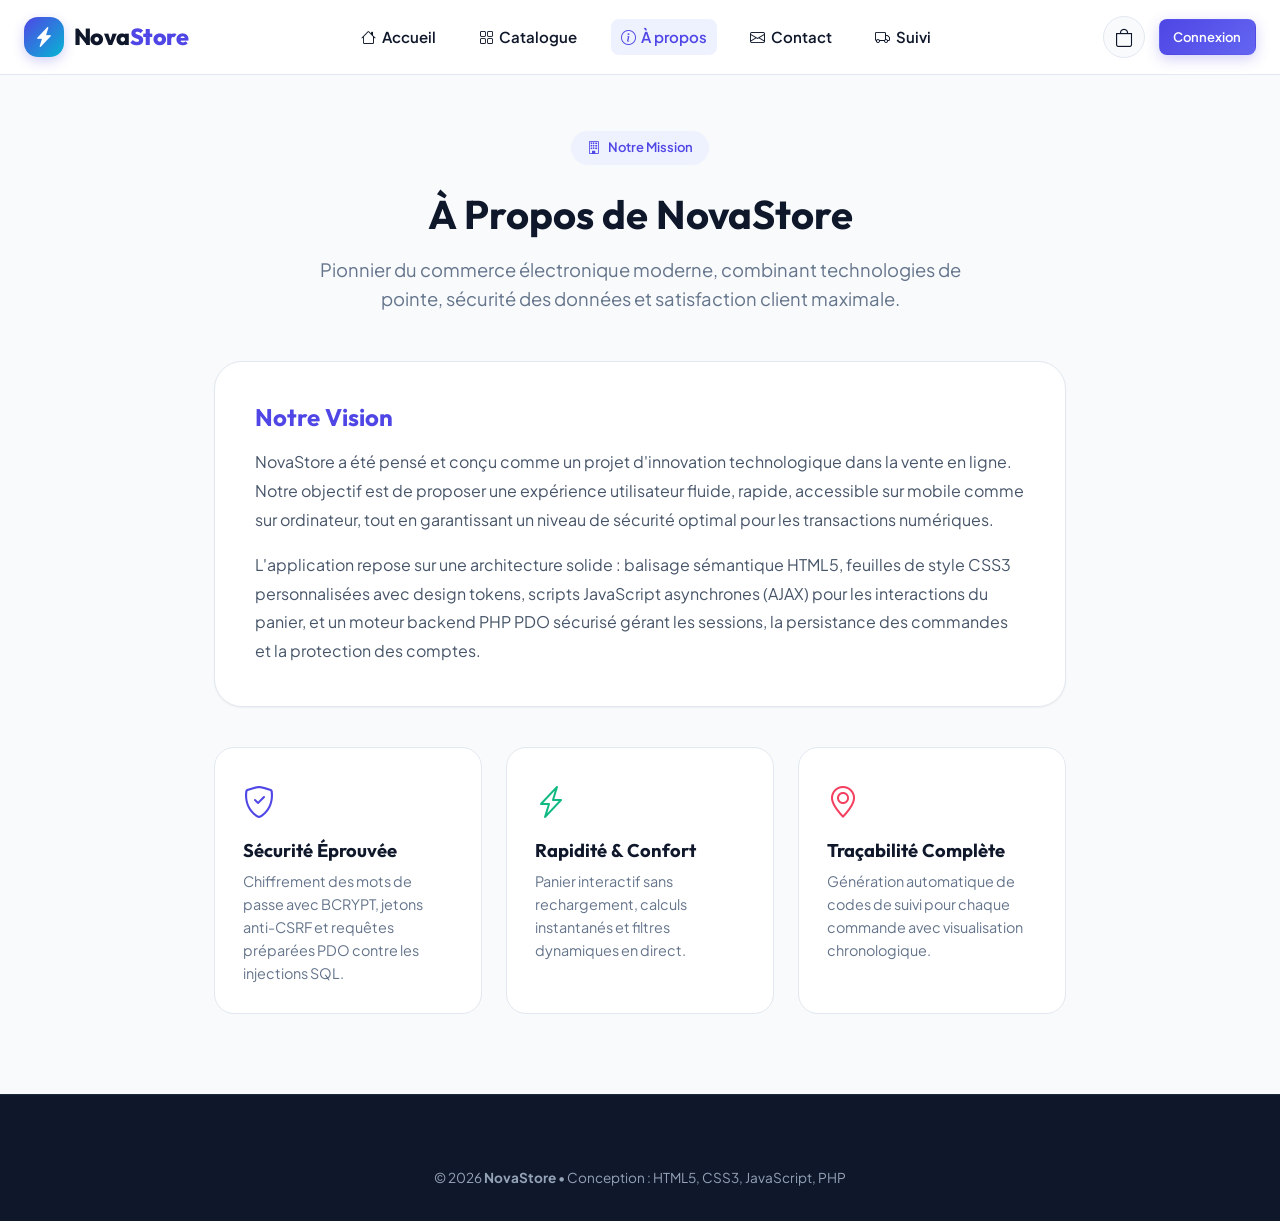
==== about.html @ 60ac83ca "update" ====
<!DOCTYPE html>
<html lang="fr">
<head>
    <meta charset="UTF-8">
    <meta name="viewport" content="width=device-width, initial-scale=1.0">
    <title>À Propos - NovaStore E-Commerce</title>
    <meta name="description" content="Découvrez l'histoire, la vision et les engagements de NovaStore.">
    <link href="https://fonts.googleapis.com/css2?family=Outfit:wght@500;600;700;800&family=Plus+Jakarta+Sans:wght@300;400;500;600;700;800&display=swap" rel="stylesheet">
    <link rel="stylesheet" href="https://cdn.jsdelivr.net/npm/bootstrap-icons@1.11.3/font/bootstrap-icons.min.css">
    <link rel="stylesheet" href="assets/css/style.css">
</head>
<body>

    <header class="site-header">
        <div class="container">
            <div class="navbar">
                <a href="index.html" class="brand-logo">
                    <div class="logo-icon"><i class="bi bi-lightning-charge-fill"></i></div>
                    <span>Nova<span>Store</span></span>
                </a>
                <nav>
                    <ul class="nav-links">
                        <li><a href="index.html"><i class="bi bi-house"></i> Accueil</a></li>
                        <li><a href="products.php"><i class="bi bi-grid"></i> Catalogue</a></li>
                        <li><a href="about.html" class="active"><i class="bi bi-info-circle"></i> À propos</a></li>
                        <li><a href="contact.html"><i class="bi bi-envelope"></i> Contact</a></li>
                        <li><a href="track.php"><i class="bi bi-truck"></i> Suivi</a></li>
                    </ul>
                </nav>
                <div class="header-actions">
                    <a href="cart.php" class="action-btn"><i class="bi bi-bag"></i></a>
                    <a href="login.php" class="btn btn-primary btn-sm">Connexion</a>
                </div>
            </div>
        </div>
    </header>

    <main class="container" style="margin: 3.5rem auto 5rem; max-width: 900px;">
        <div style="text-align: center; margin-bottom: 3rem;">
            <div class="hero-badge" style="background: var(--primary-light); color: var(--primary); border: none;">
                <i class="bi bi-building"></i> Notre Mission
            </div>
            <h1 style="font-size: 2.5rem; margin-bottom: 1rem;">À Propos de NovaStore</h1>
            <p style="color: var(--dark-muted); font-size: 1.15rem; max-width: 650px; margin: 0 auto;">
                Pionnier du commerce électronique moderne, combinant technologies de pointe, sécurité des données et satisfaction client maximale.
            </p>
        </div>

        <section style="background: white; border: 1px solid var(--light-border); border-radius: var(--radius-xl); padding: 2.5rem; margin-bottom: 2.5rem; box-shadow: var(--shadow-sm);">
            <h2 style="font-size: 1.5rem; margin-bottom: 1rem; color: var(--primary);">Notre Vision</h2>
            <p style="line-height: 1.8; color: #475569; margin-bottom: 1rem;">
                NovaStore a été pensé et conçu comme un projet d'innovation technologique dans la vente en ligne. Notre objectif est de proposer une expérience utilisateur fluide, rapide, accessible sur mobile comme sur ordinateur, tout en garantissant un niveau de sécurité optimal pour les transactions numériques.
            </p>
            <p style="line-height: 1.8; color: #475569;">
                L'application repose sur une architecture solide : balisage sémantique HTML5, feuilles de style CSS3 personnalisées avec design tokens, scripts JavaScript asynchrones (AJAX) pour les interactions du panier, et un moteur backend PHP PDO sécurisé gérant les sessions, la persistance des commandes et la protection des comptes.
            </p>
        </section>

        <section style="display: grid; grid-template-columns: repeat(auto-fit, minmax(250px, 1fr)); gap: 1.5rem;">
            <div style="background: white; border: 1px solid var(--light-border); border-radius: var(--radius-lg); padding: 1.75rem;">
                <div style="font-size: 2rem; color: var(--primary); margin-bottom: 0.75rem;"><i class="bi bi-shield-check"></i></div>
                <h3 style="font-size: 1.15rem; margin-bottom: 0.5rem;">Sécurité Éprouvée</h3>
                <p style="font-size: 0.9rem; color: var(--dark-muted); line-height: 1.6;">Chiffrement des mots de passe avec BCRYPT, jetons anti-CSRF et requêtes préparées PDO contre les injections SQL.</p>
            </div>
            <div style="background: white; border: 1px solid var(--light-border); border-radius: var(--radius-lg); padding: 1.75rem;">
                <div style="font-size: 2rem; color: var(--success); margin-bottom: 0.75rem;"><i class="bi bi-lightning-charge"></i></div>
                <h3 style="font-size: 1.15rem; margin-bottom: 0.5rem;">Rapidité & Confort</h3>
                <p style="font-size: 0.9rem; color: var(--dark-muted); line-height: 1.6;">Panier interactif sans rechargement, calculs instantanés et filtres dynamiques en direct.</p>
            </div>
            <div style="background: white; border: 1px solid var(--light-border); border-radius: var(--radius-lg); padding: 1.75rem;">
                <div style="font-size: 2rem; color: var(--accent); margin-bottom: 0.75rem;"><i class="bi bi-geo-alt"></i></div>
                <h3 style="font-size: 1.15rem; margin-bottom: 0.5rem;">Traçabilité Complète</h3>
                <p style="font-size: 0.9rem; color: var(--dark-muted); line-height: 1.6;">Génération automatique de codes de suivi pour chaque commande avec visualisation chronologique.</p>
            </div>
        </section>
    </main>

    <footer class="site-footer">
        <div class="container" style="text-align: center; font-size: 0.85rem;">
            &copy; 2026 <strong>NovaStore</strong> &bull; Conception : HTML5, CSS3, JavaScript, PHP
        </div>
    </footer>

</body>
</html>
---- assets/css/style.css ----
/* ========================================================
   DESIGN SYSTEM - E-COMMERCE MODERNE HAUTE PRÉCISION
   Typography: 'Plus Jakarta Sans', sans-serif
   Icons: Bootstrap Icons (bi)
   ======================================================== */

@import url('https://fonts.googleapis.com/css2?family=Plus+Jakarta+Sans:wght@300;400;500;600;700;800&family=Outfit:wght@500;600;700;800&display=swap');

:root {
  /* Palette de couleurs */
  --primary: #4f46e5;
  --primary-hover: #4338ca;
  --primary-light: #eef2ff;
  --primary-glow: rgba(79, 70, 229, 0.25);
  
  --secondary: #06b6d4;
  --secondary-hover: #0891b2;
  --accent: #f43f5e;
  
  --dark: #0f172a;
  --dark-surface: #1e293b;
  --dark-muted: #64748b;
  
  --light: #f8fafc;
  --light-surface: #ffffff;
  --light-border: #e2e8f0;
  --light-muted: #94a3b8;
  
  --success: #10b981;
  --warning: #f59e0b;
  --danger: #ef4444;
  --info: #3b82f6;

  /* Typographie */
  --font-main: 'Plus Jakarta Sans', system-ui, -apple-system, sans-serif;
  --font-heading: 'Outfit', 'Plus Jakarta Sans', sans-serif;

  /* Rayons & Ombres */
  --radius-sm: 8px;
  --radius-md: 14px;
  --radius-lg: 20px;
  --radius-xl: 28px;
  --radius-full: 9999px;

  --shadow-sm: 0 1px 2px 0 rgba(0, 0, 0, 0.05);
  --shadow-md: 0 4px 6px -1px rgba(0, 0, 0, 0.07), 0 2px 4px -2px rgba(0, 0, 0, 0.05);
  --shadow-lg: 0 10px 15px -3px rgba(0, 0, 0, 0.08), 0 4px 6px -4px rgba(0, 0, 0, 0.03);
  --shadow-xl: 0 20px 25px -5px rgba(0, 0, 0, 0.1), 0 8px 10px -6px rgba(0, 0, 0, 0.04);
  --shadow-glow: 0 0 25px var(--primary-glow);

  --transition-fast: 150ms cubic-bezier(0.4, 0, 0.2, 1);
  --transition-normal: 250ms cubic-bezier(0.4, 0, 0.2, 1);
  --transition-bounce: 350ms cubic-bezier(0.34, 1.56, 0.64, 1);
}

/* Réinitialisation & Base */
*, *::before, *::after {
  box-sizing: border-box;
  margin: 0;
  padding: 0;
}

html {
  font-size: 16px;
  scroll-behavior: smooth;
}

body {
  font-family: var(--font-main);
  background-color: var(--light);
  color: var(--dark);
  line-height: 1.6;
  min-height: 100vh;
  display: flex;
  flex-direction: column;
  -webkit-font-smoothing: antialiased;
  -moz-osx-font-smoothing: grayscale;
}

h1, h2, h3, h4, h5, h6 {
  font-family: var(--font-heading);
  font-weight: 700;
  color: var(--dark);
  line-height: 1.25;
}

a {
  color: var(--primary);
  text-decoration: none;
  transition: color var(--transition-fast);
}
a:hover {
  color: var(--primary-hover);
}

img {
  max-width: 100%;
  height: auto;
  display: block;
}

/* Conteneur principal */
.container {
  width: 100%;
  max-width: 1280px;
  margin-left: auto;
  margin-right: auto;
  padding-left: 1.5rem;
  padding-right: 1.5rem;
}

.container-narrow {
  max-width: 800px;
  margin-left: auto;
  margin-right: auto;
}

/* ========================================================
   NAVIGATION & HEADER (GLASSMORPHISM)
   ======================================================== */
.site-header {
  position: sticky;
  top: 0;
  z-index: 1000;
  background: rgba(255, 255, 255, 0.92);
  backdrop-filter: blur(16px);
  -webkit-backdrop-filter: blur(16px);
  border-bottom: 1px solid var(--light-border);
  transition: all var(--transition-normal);
}

.top-bar {
  background: linear-gradient(90deg, #1e1b4b, #312e81);
  color: #e0e7ff;
  font-size: 0.8125rem;
  padding: 0.4rem 0;
  text-align: center;
  font-weight: 500;
}
.top-bar .container {
  display: flex;
  justify-content: space-between;
  align-items: center;
}
.top-bar-links a {
  color: #c7d2fe;
  margin-left: 1rem;
}
.top-bar-links a:hover {
  color: #ffffff;
}

.navbar {
  display: flex;
  align-items: center;
  justify-content: space-between;
  padding: 1rem 0;
  gap: 1.5rem;
}

.brand-logo {
  display: flex;
  align-items: center;
  gap: 0.6rem;
  font-family: var(--font-heading);
  font-size: 1.45rem;
  font-weight: 800;
  color: var(--dark);
  letter-spacing: -0.02em;
}
.brand-logo .logo-icon {
  width: 40px;
  height: 40px;
  background: linear-gradient(135deg, var(--primary), var(--secondary));
  color: white;
  border-radius: var(--radius-md);
  display: flex;
  align-items: center;
  justify-content: center;
  font-size: 1.25rem;
  box-shadow: 0 4px 12px var(--primary-glow);
}
.brand-logo span span {
  color: var(--primary);
}

/* Barre de recherche centrale */
.header-search {
  flex: 1;
  max-width: 480px;
  position: relative;
}
.header-search input {
  width: 100%;
  padding: 0.7rem 1rem 0.7rem 2.8rem;
  border-radius: var(--radius-full);
  border: 1px solid var(--light-border);
  background-color: var(--light);
  font-size: 0.9rem;
  font-family: var(--font-main);
  transition: all var(--transition-fast);
}
.header-search input:focus {
  outline: none;
  border-color: var(--primary);
  background-color: white;
  box-shadow: 0 0 0 4px var(--primary-light);
}
.header-search .search-icon {
  position: absolute;
  left: 1rem;
  top: 50%;
  transform: translateY(-50%);
  color: var(--dark-muted);
  pointer-events: none;
  font-size: 1rem;
}

/* Navigation principale */
.nav-links {
  display: flex;
  align-items: center;
  gap: 1.5rem;
  list-style: none;
}
.nav-links a {
  color: var(--dark);
  font-weight: 600;
  font-size: 0.9375rem;
  display: flex;
  align-items: center;
  gap: 0.35rem;
  padding: 0.4rem 0.6rem;
  border-radius: var(--radius-sm);
  transition: all var(--transition-fast);
}
.nav-links a:hover,
.nav-links a.active {
  color: var(--primary);
  background-color: var(--primary-light);
}

/* Actions Header (Panier, Profil) */
.header-actions {
  display: flex;
  align-items: center;
  gap: 0.85rem;
}
.action-btn {
  display: flex;
  align-items: center;
  justify-content: center;
  width: 42px;
  height: 42px;
  border-radius: var(--radius-full);
  background: var(--light);
  border: 1px solid var(--light-border);
  color: var(--dark);
  position: relative;
  font-size: 1.15rem;
  cursor: pointer;
  transition: all var(--transition-fast);
}
.action-btn:hover {
  background: white;
  border-color: var(--primary);
  color: var(--primary);
  transform: translateY(-2px);
  box-shadow: var(--shadow-sm);
}
.action-badge {
  position: absolute;
  top: -4px;
  right: -4px;
  background: var(--accent);
  color: white;
  font-size: 0.7rem;
  font-weight: 700;
  width: 20px;
  height: 20px;
  border-radius: 50%;
  display: flex;
  align-items: center;
  justify-content: center;
  box-shadow: 0 2px 6px rgba(244, 63, 94, 0.4);
}

/* ========================================================
   BOUTONS & COMPOSANTS D'ACTION
   ======================================================== */
.btn {
  display: inline-flex;
  align-items: center;
  justify-content: center;
  gap: 0.5rem;
  font-family: var(--font-main);
  font-weight: 600;
  font-size: 0.9375rem;
  padding: 0.65rem 1.4rem;
  border-radius: var(--radius-md);
  border: 1px solid transparent;
  cursor: pointer;
  transition: all var(--transition-normal);
  text-align: center;
}
.btn:hover {
  transform: translateY(-2px);
}
.btn:active {
  transform: translateY(0);
}

.btn-primary {
  background: linear-gradient(135deg, var(--primary), #6366f1);
  color: white;
  box-shadow: 0 4px 14px var(--primary-glow);
}
.btn-primary:hover {
  background: linear-gradient(135deg, var(--primary-hover), #4f46e5);
  box-shadow: 0 6px 20px var(--primary-glow);
  color: white;
}

.btn-secondary {
  background: white;
  color: var(--dark);
  border-color: var(--light-border);
  box-shadow: var(--shadow-sm);
}
.btn-secondary:hover {
  background: var(--light);
  border-color: var(--primary);
  color: var(--primary);
}

.btn-dark {
  background: var(--dark);
  color: white;
}
.btn-dark:hover {
  background: var(--dark-surface);
  color: white;
}

.btn-accent {
  background: var(--accent);
  color: white;
}
.btn-accent:hover {
  background: #e11d48;
  color: white;
}

.btn-success {
  background: var(--success);
  color: white;
}
.btn-success:hover {
  background: #059669;
  color: white;
}

.btn-sm {
  padding: 0.4rem 0.85rem;
  font-size: 0.8125rem;
  border-radius: var(--radius-sm);
}

.btn-lg {
  padding: 0.85rem 2rem;
  font-size: 1.05rem;
  border-radius: var(--radius-lg);
}

.btn-block {
  width: 100%;
}

/* ========================================================
   ALERTES & FLASH MESSAGES
   ======================================================== */
.alert-container {
  margin-top: 1.25rem;
  margin-bottom: 1.25rem;
}
.alert {
  padding: 1rem 1.25rem;
  border-radius: var(--radius-md);
  display: flex;
  align-items: center;
  gap: 0.85rem;
  margin-bottom: 0.75rem;
  font-weight: 500;
  font-size: 0.9375rem;
  box-shadow: var(--shadow-sm);
  animation: slideDown 0.3s ease-out;
}
@keyframes slideDown {
  from { opacity: 0; transform: translateY(-10px); }
  to { opacity: 1; transform: translateY(0); }
}
.alert-success { background: #dcfce7; color: #166534; border: 1px solid #bbf7d0; }
.alert-danger { background: #fee2e2; color: #991b1b; border: 1px solid #fecaca; }
.alert-warning { background: #fef3c7; color: #92400e; border: 1px solid #fde68a; }
.alert-info { background: #e0e7ff; color: #3730a3; border: 1px solid #c7d2fe; }

/* ========================================================
   HERO BANNER (LANDING PAGE)
   ======================================================== */
.hero-section {
  position: relative;
  background: linear-gradient(135deg, #0f172a 0%, #1e1b4b 50%, #312e81 100%);
  color: white;
  padding: 4.5rem 0 5rem;
  overflow: hidden;
  border-radius: 0 0 var(--radius-xl) var(--radius-xl);
}
.hero-glow-1 {
  position: absolute;
  top: -20%;
  right: -10%;
  width: 500px;
  height: 500px;
  background: radial-gradient(circle, rgba(99, 102, 241, 0.35) 0%, rgba(0, 0, 0, 0) 70%);
  border-radius: 50%;
  pointer-events: none;
}
.hero-glow-2 {
  position: absolute;
  bottom: -20%;
  left: -10%;
  width: 450px;
  height: 450px;
  background: radial-gradient(circle, rgba(6, 182, 212, 0.25) 0%, rgba(0, 0, 0, 0) 70%);
  border-radius: 50%;
  pointer-events: none;
}
.hero-grid {
  display: grid;
  grid-template-columns: 1.15fr 0.85fr;
  align-items: center;
  gap: 3.5rem;
  position: relative;
  z-index: 1;
}
.hero-badge {
  display: inline-flex;
  align-items: center;
  gap: 0.5rem;
  background: rgba(255, 255, 255, 0.12);
  border: 1px solid rgba(255, 255, 255, 0.2);
  backdrop-filter: blur(8px);
  color: #c7d2fe;
  padding: 0.4rem 1rem;
  border-radius: var(--radius-full);
  font-size: 0.8125rem;
  font-weight: 600;
  margin-bottom: 1.5rem;
}
.hero-title {
  font-size: 3.25rem;
  font-weight: 800;
  line-height: 1.15;
  color: white;
  margin-bottom: 1.25rem;
  letter-spacing: -0.02em;
}
.hero-title span {
  background: linear-gradient(135deg, #a5b4fc, #38bdf8);
  -webkit-background-clip: text;
  -webkit-text-fill-color: transparent;
}
.hero-desc {
  font-size: 1.15rem;
  color: #cbd5e1;
  margin-bottom: 2rem;
  line-height: 1.6;
}
.hero-cta {
  display: flex;
  gap: 1rem;
  flex-wrap: wrap;
}
.hero-visual {
  position: relative;
}
.hero-card {
  position: relative;
  background: rgba(255, 255, 255, 0.08);
  border: 1px solid rgba(255, 255, 255, 0.15);
  backdrop-filter: blur(20px);
  padding: 1.25rem;
  border-radius: var(--radius-xl);
  box-shadow: 0 25px 50px -12px rgba(0, 0, 0, 0.5);
  transition: transform var(--transition-normal);
}
.hero-card:hover {
  transform: translateY(-6px);
}
.hero-img {
  width: 100%;
  height: 380px;
  object-fit: cover;
  border-radius: var(--radius-lg);
}
.hero-floating-badge {
  position: absolute;
  bottom: 2rem;
  left: -1.5rem;
  background: rgba(255, 255, 255, 0.95);
  backdrop-filter: blur(12px);
  color: var(--dark);
  padding: 0.85rem 1.25rem;
  border-radius: var(--radius-md);
  display: flex;
  align-items: center;
  gap: 0.75rem;
  box-shadow: var(--shadow-xl);
  font-weight: 700;
  font-size: 0.9rem;
}
.hero-floating-badge i {
  color: var(--success);
  font-size: 1.5rem;
}

/* ========================================================
   BANDES D'AVANTAGES (TRUST SIGNALS)
   ======================================================== */
.features-bar {
  margin-top: -2rem;
  position: relative;
  z-index: 10;
  margin-bottom: 3.5rem;
}
.features-wrapper {
  background: white;
  border-radius: var(--radius-xl);
  padding: 1.8rem 2rem;
  box-shadow: var(--shadow-lg);
  border: 1px solid var(--light-border);
  display: grid;
  grid-template-columns: repeat(4, 1fr);
  gap: 1.5rem;
}
.feature-item {
  display: flex;
  align-items: center;
  gap: 1rem;
}
.feature-icon {
  width: 52px;
  height: 52px;
  border-radius: var(--radius-md);
  background: var(--primary-light);
  color: var(--primary);
  display: flex;
  align-items: center;
  justify-content: center;
  font-size: 1.5rem;
  flex-shrink: 0;
}
.feature-info h4 {
  font-size: 0.95rem;
  margin-bottom: 0.2rem;
}
.feature-info p {
  font-size: 0.8125rem;
  color: var(--dark-muted);
  line-height: 1.35;
}

/* ========================================================
   CATÉGORIES
   ======================================================== */
.section-header {
  display: flex;
  align-items: flex-end;
  justify-content: space-between;
  margin-bottom: 2rem;
}
.section-title {
  font-size: 1.85rem;
  letter-spacing: -0.01em;
}
.section-subtitle {
  color: var(--dark-muted);
  font-size: 0.95rem;
  margin-top: 0.35rem;
}

.categories-grid {
  display: grid;
  grid-template-columns: repeat(auto-fit, minmax(220px, 1fr));
  gap: 1.5rem;
  margin-bottom: 4rem;
}
.category-card {
  position: relative;
  background: white;
  border: 1px solid var(--light-border);
  border-radius: var(--radius-lg);
  padding: 1.5rem;
  display: flex;
  flex-direction: column;
  align-items: center;
  text-align: center;
  overflow: hidden;
  transition: all var(--transition-normal);
  color: var(--dark);
}
.category-card:hover {
  transform: translateY(-5px);
  border-color: var(--primary);
  box-shadow: var(--shadow-lg);
  color: var(--primary);
}
.category-card .cat-icon {
  width: 64px;
  height: 64px;
  border-radius: var(--radius-md);
  background: var(--primary-light);
  color: var(--primary);
  display: flex;
  align-items: center;
  justify-content: center;
  font-size: 1.8rem;
  margin-bottom: 1rem;
  transition: all var(--transition-normal);
}
.category-card:hover .cat-icon {
  background: var(--primary);
  color: white;
  transform: scale(1.1);
}
.category-card h3 {
  font-size: 1.05rem;
  margin-bottom: 0.3rem;
}
.category-card p {
  font-size: 0.8125rem;
  color: var(--dark-muted);
}

/* ========================================================
   GRILLE DE PRODUITS & CARTES PRODUITS
   ======================================================== */
.products-grid {
  display: grid;
  grid-template-columns: repeat(auto-fill, minmax(270px, 1fr));
  gap: 1.75rem;
  margin-bottom: 3.5rem;
}

.product-card {
  background: white;
  border: 1px solid var(--light-border);
  border-radius: var(--radius-lg);
  overflow: hidden;
  display: flex;
  flex-direction: column;
  transition: all var(--transition-normal);
  position: relative;
}
.product-card:hover {
  transform: translateY(-6px);
  box-shadow: var(--shadow-xl);
  border-color: rgba(79, 70, 229, 0.3);
}

.product-thumb {
  position: relative;
  height: 230px;
  overflow: hidden;
  background-color: #f1f5f9;
}
.product-thumb img {
  width: 100%;
  height: 100%;
  object-fit: cover;
  transition: transform 0.5s ease;
}
.product-card:hover .product-thumb img {
  transform: scale(1.08);
}

.product-badges {
  position: absolute;
  top: 0.85rem;
  left: 0.85rem;
  display: flex;
  flex-direction: column;
  gap: 0.4rem;
  z-index: 2;
}
.badge-tag {
  font-size: 0.72rem;
  font-weight: 700;
  text-transform: uppercase;
  letter-spacing: 0.04em;
  padding: 0.25rem 0.65rem;
  border-radius: var(--radius-sm);
  color: white;
}
.badge-tag.badge-promo { background: var(--accent); }
.badge-tag.badge-new { background: var(--secondary); }
.badge-tag.badge-stock { background: var(--warning); color: #78350f; }

.product-quick-actions {
  position: absolute;
  top: 0.85rem;
  right: 0.85rem;
  display: flex;
  flex-direction: column;
  gap: 0.4rem;
  opacity: 0;
  transform: translateX(10px);
  transition: all var(--transition-normal);
  z-index: 2;
}
.product-card:hover .product-quick-actions {
  opacity: 1;
  transform: translateX(0);
}
.quick-btn {
  width: 36px;
  height: 36px;
  border-radius: 50%;
  background: white;
  border: none;
  color: var(--dark);
  display: flex;
  align-items: center;
  justify-content: center;
  cursor: pointer;
  box-shadow: var(--shadow-md);
  transition: all var(--transition-fast);
}
.quick-btn:hover {
  background: var(--primary);
  color: white;
}

.product-body {
  padding: 1.25rem;
  display: flex;
  flex-direction: column;
  flex: 1;
}
.product-category {
  font-size: 0.75rem;
  text-transform: uppercase;
  font-weight: 700;
  letter-spacing: 0.05em;
  color: var(--dark-muted);
  margin-bottom: 0.35rem;
}
.product-title {
  font-size: 1.05rem;
  font-weight: 700;
  margin-bottom: 0.5rem;
  line-height: 1.35;
}
.product-title a {
  color: var(--dark);
}
.product-title a:hover {
  color: var(--primary);
}

.product-rating {
  display: flex;
  align-items: center;
  gap: 0.35rem;
  font-size: 0.8125rem;
  color: #eab308;
  margin-bottom: 0.85rem;
}
.rating-count {
  color: var(--dark-muted);
  font-size: 0.75rem;
  margin-left: 0.25rem;
}

.product-footer {
  display: flex;
  align-items: center;
  justify-content: space-between;
  margin-top: auto;
  padding-top: 0.85rem;
  border-top: 1px solid var(--light-border);
}
.product-price {
  display: flex;
  flex-direction: column;
}
.price-current {
  font-size: 1.25rem;
  font-weight: 800;
  color: var(--dark);
  font-family: var(--font-heading);
}
.price-old {
  font-size: 0.8125rem;
  color: var(--light-muted);
  text-decoration: line-through;
}

/* ========================================================
   FILTRES & CATALOGUE (PAGE PRODUITS)
   ======================================================== */
.catalog-layout {
  display: grid;
  grid-template-columns: 280px 1fr;
  gap: 2rem;
  margin: 2.5rem 0 4rem;
}

.filter-sidebar {
  background: white;
  border: 1px solid var(--light-border);
  border-radius: var(--radius-lg);
  padding: 1.5rem;
  position: sticky;
  top: 90px;
  height: fit-content;
}
.filter-title {
  font-size: 1.15rem;
  display: flex;
  align-items: center;
  justify-content: space-between;
  margin-bottom: 1.5rem;
  padding-bottom: 0.75rem;
  border-bottom: 1px solid var(--light-border);
}
.filter-group {
  margin-bottom: 1.5rem;
}
.filter-group h4 {
  font-size: 0.9rem;
  text-transform: uppercase;
  letter-spacing: 0.05em;
  margin-bottom: 0.85rem;
  color: var(--dark-muted);
}
.filter-list {
  list-style: none;
}
.filter-item {
  margin-bottom: 0.6rem;
}
.filter-item label {
  display: flex;
  align-items: center;
  gap: 0.6rem;
  font-size: 0.9rem;
  cursor: pointer;
  color: var(--dark);
  transition: color var(--transition-fast);
}
.filter-item label:hover {
  color: var(--primary);
}
.filter-item input[type="radio"],
.filter-item input[type="checkbox"] {
  accent-color: var(--primary);
  width: 17px;
  height: 17px;
  cursor: pointer;
}

.catalog-header {
  background: white;
  border: 1px solid var(--light-border);
  border-radius: var(--radius-md);
  padding: 1rem 1.5rem;
  margin-bottom: 1.5rem;
  display: flex;
  align-items: center;
  justify-content: space-between;
  gap: 1rem;
}
.sort-select {
  padding: 0.5rem 1rem;
  border-radius: var(--radius-sm);
  border: 1px solid var(--light-border);
  font-family: var(--font-main);
  font-size: 0.875rem;
  outline: none;
  background-color: white;
  cursor: pointer;
}

/* ========================================================
   PAGE DÉTAIL PRODUIT
   ======================================================== */
.detail-layout {
  display: grid;
  grid-template-columns: 1fr 1fr;
  gap: 3.5rem;
  margin: 3rem 0;
  background: white;
  border: 1px solid var(--light-border);
  border-radius: var(--radius-xl);
  padding: 2.5rem;
  box-shadow: var(--shadow-sm);
}
.detail-gallery {
  position: relative;
}
.detail-main-img {
  width: 100%;
  height: 480px;
  object-fit: cover;
  border-radius: var(--radius-lg);
  border: 1px solid var(--light-border);
}
.detail-info {
  display: flex;
  flex-direction: column;
}
.detail-price-box {
  display: flex;
  align-items: baseline;
  gap: 1rem;
  margin: 1.25rem 0;
  padding: 1rem 0;
  border-top: 1px solid var(--light-border);
  border-bottom: 1px solid var(--light-border);
}
.detail-price-main {
  font-size: 2.25rem;
  font-weight: 800;
  font-family: var(--font-heading);
  color: var(--dark);
}
.detail-stock-badge {
  display: inline-flex;
  align-items: center;
  gap: 0.4rem;
  padding: 0.35rem 0.85rem;
  border-radius: var(--radius-full);
  font-size: 0.8125rem;
  font-weight: 700;
}
.in-stock { background: #dcfce7; color: #166534; }
.low-stock { background: #fef3c7; color: #92400e; }
.out-of-stock { background: #fee2e2; color: #991b1b; }

.detail-actions {
  display: flex;
  gap: 1rem;
  margin: 2rem 0;
}
.qty-picker {
  display: flex;
  align-items: center;
  border: 1px solid var(--light-border);
  border-radius: var(--radius-md);
  overflow: hidden;
  background: var(--light);
}
.qty-btn {
  width: 44px;
  height: 48px;
  background: none;
  border: none;
  font-size: 1.15rem;
  cursor: pointer;
  display: flex;
  align-items: center;
  justify-content: center;
  transition: background var(--transition-fast);
}
.qty-btn:hover {
  background: #e2e8f0;
}
.qty-input {
  width: 50px;
  text-align: center;
  border: none;
  background: transparent;
  font-weight: 700;
  font-size: 1rem;
  outline: none;
}

/* ========================================================
   PAGE PANIER (CART) & CHECKOUT
   ======================================================== */
.cart-layout {
  display: grid;
  grid-template-columns: 1.65fr 0.85fr;
  gap: 2.5rem;
  margin: 2.5rem 0 4rem;
}
.cart-card {
  background: white;
  border: 1px solid var(--light-border);
  border-radius: var(--radius-xl);
  padding: 2rem;
  box-shadow: var(--shadow-sm);
}

.cart-table {
  width: 100%;
  border-collapse: collapse;
}
.cart-table th {
  text-align: left;
  padding-bottom: 1rem;
  font-size: 0.85rem;
  text-transform: uppercase;
  letter-spacing: 0.05em;
  color: var(--dark-muted);
  border-bottom: 1px solid var(--light-border);
}
.cart-table td {
  padding: 1.25rem 0;
  border-bottom: 1px solid var(--light-border);
  vertical-align: middle;
}
.cart-item-info {
  display: flex;
  align-items: center;
  gap: 1.25rem;
}
.cart-item-img {
  width: 72px;
  height: 72px;
  border-radius: var(--radius-md);
  object-fit: cover;
}

.order-summary {
  background: white;
  border: 1px solid var(--light-border);
  border-radius: var(--radius-xl);
  padding: 2rem;
  box-shadow: var(--shadow-sm);
  position: sticky;
  top: 90px;
}
.summary-row {
  display: flex;
  justify-content: space-between;
  margin-bottom: 1rem;
  font-size: 0.95rem;
  color: var(--dark-muted);
}
.summary-total {
  font-size: 1.35rem;
  font-weight: 800;
  color: var(--dark);
  border-top: 1px solid var(--light-border);
  padding-top: 1.25rem;
  margin-top: 1.25rem;
}

/* ========================================================
   SUIVI DES COMMANDES (TIMELINE)
   ======================================================== */
.tracking-stepper {
  display: flex;
  justify-content: space-between;
  position: relative;
  margin: 3rem 0;
}
.tracking-stepper::before {
  content: '';
  position: absolute;
  top: 24px;
  left: 30px;
  right: 30px;
  height: 4px;
  background: #e2e8f0;
  z-index: 1;
}
.tracking-progress-line {
  position: absolute;
  top: 24px;
  left: 30px;
  height: 4px;
  background: var(--success);
  z-index: 2;
  transition: width 0.5s ease;
}
.tracking-step {
  position: relative;
  z-index: 3;
  display: flex;
  flex-direction: column;
  align-items: center;
  text-align: center;
  width: 120px;
}
.step-circle {
  width: 52px;
  height: 52px;
  border-radius: 50%;
  background: white;
  border: 3px solid #cbd5e1;
  display: flex;
  align-items: center;
  justify-content: center;
  font-size: 1.25rem;
  color: var(--dark-muted);
  margin-bottom: 0.75rem;
  transition: all var(--transition-normal);
}
.tracking-step.completed .step-circle {
  background: var(--success);
  border-color: var(--success);
  color: white;
}
.tracking-step.active .step-circle {
  border-color: var(--primary);
  color: var(--primary);
  box-shadow: 0 0 0 6px var(--primary-light);
  background: white;
}
.step-title {
  font-weight: 700;
  font-size: 0.85rem;
  margin-bottom: 0.2rem;
}
.step-time {
  font-size: 0.75rem;
  color: var(--dark-muted);
}

/* ========================================================
   FORMULAIRES MODERNES (LOGIN, REGISTER, CHECKOUT)
   ======================================================== */
.form-card {
  background: white;
  border: 1px solid var(--light-border);
  border-radius: var(--radius-xl);
  padding: 2.5rem;
  box-shadow: var(--shadow-lg);
}
.form-group {
  margin-bottom: 1.35rem;
}
.form-label {
  display: block;
  font-weight: 600;
  font-size: 0.875rem;
  margin-bottom: 0.45rem;
  color: var(--dark);
}
.form-control {
  width: 100%;
  padding: 0.75rem 1.15rem;
  border-radius: var(--radius-md);
  border: 1px solid var(--light-border);
  background: var(--light);
  font-family: var(--font-main);
  font-size: 0.9375rem;
  transition: all var(--transition-fast);
}
.form-control:focus {
  outline: none;
  border-color: var(--primary);
  background: white;
  box-shadow: 0 0 0 4px var(--primary-light);
}

/* Validation moderne :user-valid et :user-invalid */
.form-control:user-invalid {
  border-color: var(--danger);
  background-color: #fff5f5;
}
.form-control:user-valid:not(:placeholder-shown) {
  border-color: var(--success);
}

.form-row {
  display: grid;
  grid-template-columns: 1fr 1fr;
  gap: 1rem;
}

/* ========================================================
   PIED DE PAGE (FOOTER)
   ======================================================== */
.site-footer {
  background: #0f172a;
  color: #94a3b8;
  padding: 4.5rem 0 2rem;
  margin-top: auto;
  border-top: 1px solid #1e293b;
}
.footer-grid {
  display: grid;
  grid-template-columns: 1.4fr 1fr 1fr 1.2fr;
  gap: 3rem;
  margin-bottom: 3.5rem;
}
.footer-brand h3 {
  color: white;
  font-size: 1.4rem;
  margin-bottom: 1rem;
}
.footer-col h4 {
  color: white;
  font-size: 1.05rem;
  margin-bottom: 1.25rem;
}
.footer-links {
  list-style: none;
}
.footer-links li {
  margin-bottom: 0.75rem;
}
.footer-links a {
  color: #94a3b8;
  font-size: 0.9rem;
  transition: color var(--transition-fast);
}
.footer-links a:hover {
  color: white;
}
.footer-bottom {
  padding-top: 2rem;
  border-top: 1px solid #1e293b;
  display: flex;
  justify-content: space-between;
  align-items: center;
  font-size: 0.85rem;
}

/* ========================================================
   TOAST NOTIFICATION (FEEDBACK VISUEL FLUIDE)
   ======================================================== */
.toast-box {
  position: fixed;
  bottom: 2rem;
  right: 2rem;
  z-index: 9999;
  display: flex;
  flex-direction: column;
  gap: 0.75rem;
  pointer-events: none;
}
.toast-msg {
  pointer-events: auto;
  background: var(--dark);
  color: white;
  padding: 1rem 1.5rem;
  border-radius: var(--radius-md);
  box-shadow: var(--shadow-xl);
  display: flex;
  align-items: center;
  gap: 0.85rem;
  font-size: 0.9rem;
  font-weight: 600;
  animation: toastIn 0.3s cubic-bezier(0.16, 1, 0.3, 1);
  border-left: 4px solid var(--primary);
}
@keyframes toastIn {
  from { opacity: 0; transform: translateY(20px) scale(0.95); }
  to { opacity: 1; transform: translateY(0) scale(1); }
}

/* ========================================================
   RESPONSIVE DESIGN (MOBILE & TABLETTE)
   ======================================================== */
@media (max-width: 1024px) {
  .hero-grid { grid-template-columns: 1fr; gap: 2rem; }
  .hero-visual { display: none; }
  .features-wrapper { grid-template-columns: repeat(2, 1fr); }
  .catalog-layout { grid-template-columns: 1fr; }
  .detail-layout { grid-template-columns: 1fr; gap: 2rem; }
  .cart-layout { grid-template-columns: 1fr; }
  .footer-grid { grid-template-columns: 1fr 1fr; }
}

@media (max-width: 768px) {
  .navbar { flex-wrap: wrap; }
  .header-search { order: 3; width: 100%; max-width: 100%; margin-top: 0.5rem; }
  .nav-links { display: none; } /* En mobile peut être toggle */
  .hero-title { font-size: 2.25rem; }
  .features-wrapper { grid-template-columns: 1fr; }
  .form-row { grid-template-columns: 1fr; }
  .footer-grid { grid-template-columns: 1fr; }
  .footer-bottom { flex-direction: column; gap: 1rem; text-align: center; }
  .tracking-stepper { flex-direction: column; gap: 1.5rem; }
  .tracking-stepper::before, .tracking-progress-line { display: none; }
  .tracking-step { width: 100%; flex-direction: row; gap: 1rem; text-align: left; }
}
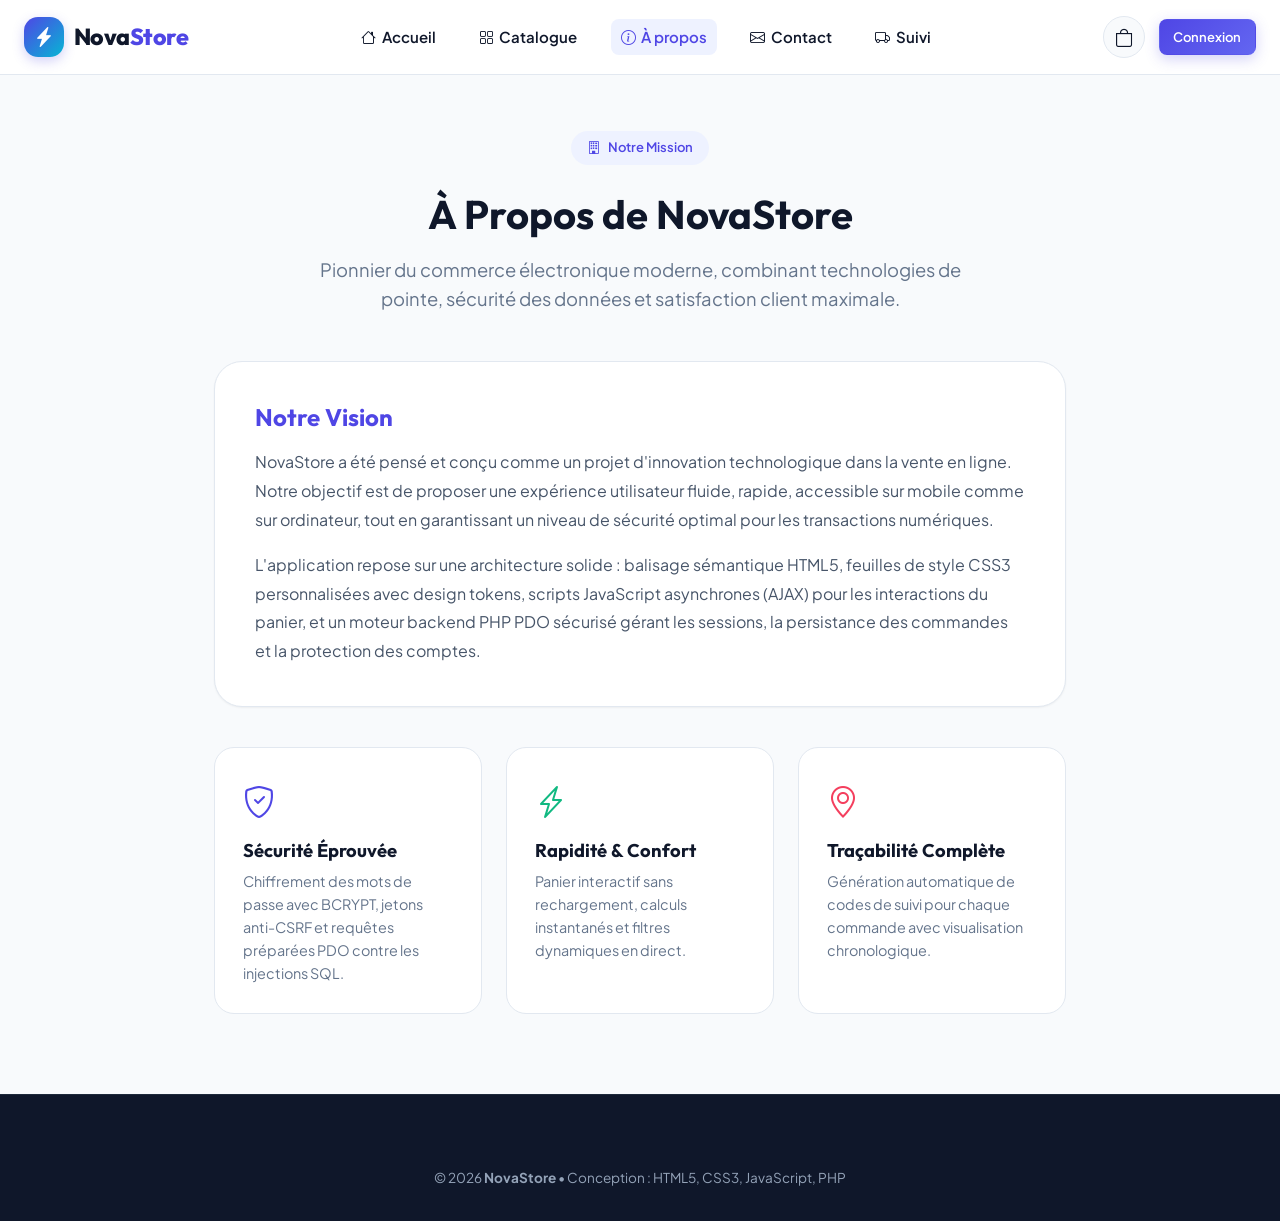
==== commit e924c112: "update" ====
--- a/about.html
+++ b/about.html
@@ -14,13 +14,13 @@
     <header class="site-header">
         <div class="container">
             <div class="navbar">
-                <a href="index.html" class="brand-logo">
+                <a href="index.php" class="brand-logo">
                     <div class="logo-icon"><i class="bi bi-lightning-charge-fill"></i></div>
                     <span>Nova<span>Store</span></span>
                 </a>
                 <nav>
                     <ul class="nav-links">
-                        <li><a href="index.html"><i class="bi bi-house"></i> Accueil</a></li>
+                        <li><a href="index.php"><i class="bi bi-house"></i> Accueil</a></li>
                         <li><a href="products.php"><i class="bi bi-grid"></i> Catalogue</a></li>
                         <li><a href="about.html" class="active"><i class="bi bi-info-circle"></i> À propos</a></li>
                         <li><a href="contact.html"><i class="bi bi-envelope"></i> Contact</a></li>
